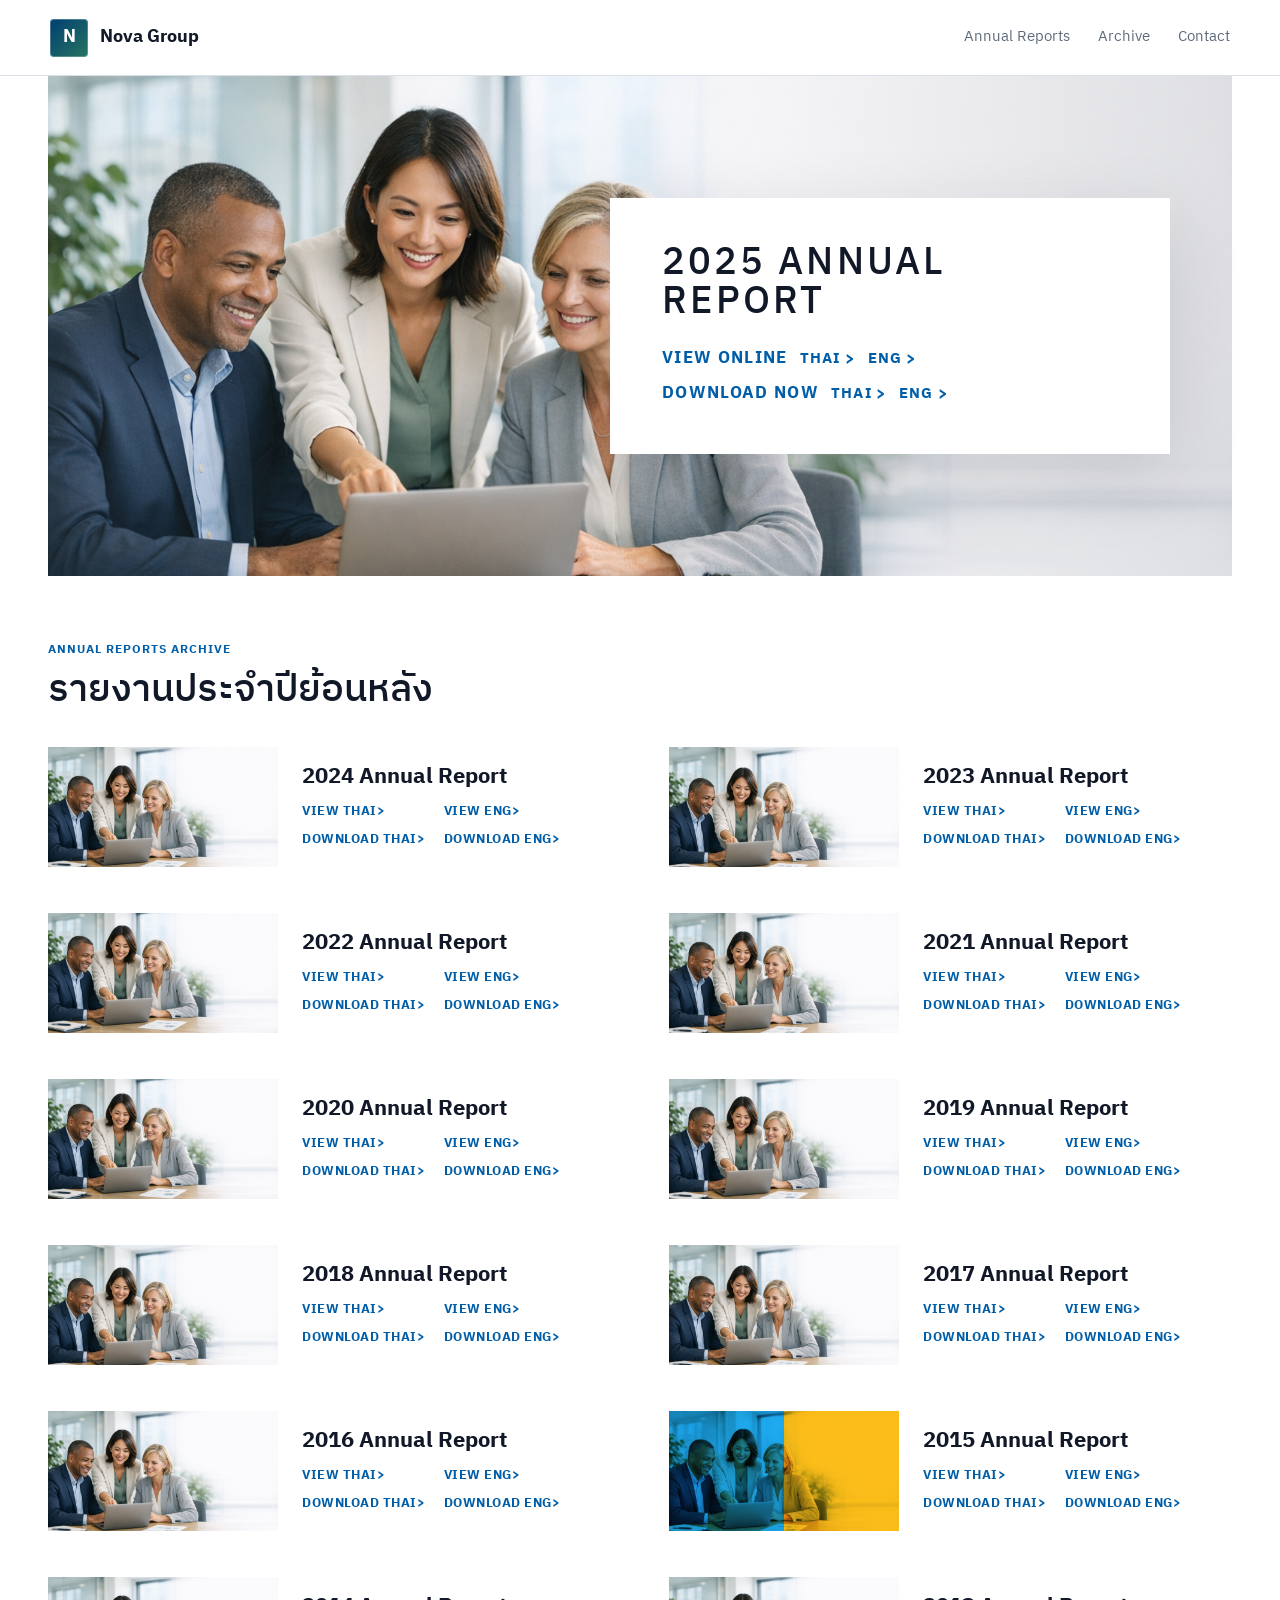
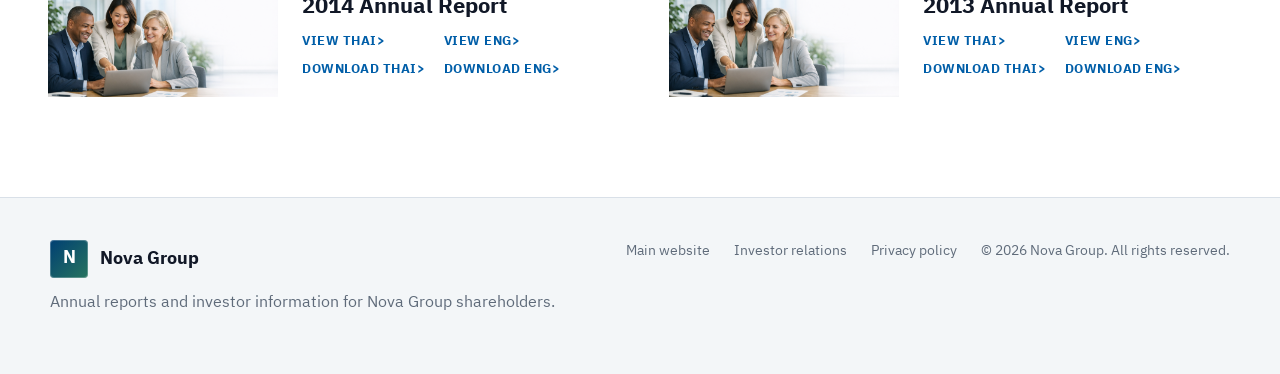
==== reports/index.html @ c890815a "build annual reports static site" ====
<!doctype html>
<html lang="th">
  <head>
    <meta charset="utf-8">
    <meta name="viewport" content="width=device-width, initial-scale=1">
    <title>Annual Reports | Nova Group</title>
    <meta name="description" content="Annual reports archive with online Thai and English versions plus PDF downloads.">
    <link rel="preconnect" href="https://fonts.googleapis.com">
    <link rel="preconnect" href="https://fonts.gstatic.com" crossorigin>
    <link href="https://fonts.googleapis.com/css2?family=IBM+Plex+Sans+Thai:wght@300;400;500;600;700&display=swap" rel="stylesheet">
    <link rel="stylesheet" href="assets/css/main.css">
  </head>
  <body>
    <header class="site-header">
      <a class="brand" href="index.html" aria-label="Nova Group home">
        <span class="brand-mark" aria-hidden="true"></span>
        <span>Nova Group</span>
      </a>
      <button class="nav-toggle" type="button" aria-expanded="false" aria-controls="primary-nav">
        <span></span>
        <span></span>
        <span></span>
        <span class="sr-only">Open navigation</span>
      </button>
      <nav class="primary-nav" id="primary-nav" aria-label="Primary navigation">
        <a href="index.html" aria-current="page">Annual Reports</a>
        <a href="#archive">Archive</a>
        <a href="#contact">Contact</a>
      </nav>
    </header>

    <main>
      <section class="home-hero" aria-labelledby="page-title">
        <div class="home-hero__media">
          <img src="assets/images/hero-corporate.png" alt="Corporate team reviewing annual business performance">
        </div>
        <div class="home-hero__panel">
          <h1 id="page-title">2025 Annual Report</h1>
          <div class="hero-report-links" aria-label="2025 report actions">
            <div>
              <span>View Online</span>
              <a href="2025-th/index.html">Thai</a>
              <a href="2025-en/index.html">Eng</a>
            </div>
            <div>
              <span>Download Now</span>
              <a href="assets/pdf/annual-report-2025-th.pdf" download>Thai</a>
              <a href="assets/pdf/annual-report-2025-en.pdf" download>Eng</a>
            </div>
          </div>
        </div>
      </section>

      <section class="archive-directory" id="archive" aria-labelledby="archive-title">
        <div class="archive-head">
          <p class="eyebrow">Annual reports archive</p>
          <h2 id="archive-title">รายงานประจำปีย้อนหลัง</h2>
        </div>

        <div class="report-directory">
          <article class="report-row">
            <img src="assets/images/hero-corporate.png" alt="" class="thumb-pos-1">
            <div>
              <h3>2024 Annual Report</h3>
              <div class="report-row__actions">
                <a href="report.html?year=2024&amp;lang=th">View Thai</a>
                <a href="report.html?year=2024&amp;lang=en">View Eng</a>
                <a href="assets/pdf/annual-report-2024-th.pdf" download>Download Thai</a>
                <a href="assets/pdf/annual-report-2024-en.pdf" download>Download Eng</a>
              </div>
            </div>
          </article>

          <article class="report-row">
            <img src="assets/images/hero-corporate.png" alt="" class="thumb-pos-2">
            <div>
              <h3>2023 Annual Report</h3>
              <div class="report-row__actions">
                <a href="report.html?year=2023&amp;lang=th">View Thai</a>
                <a href="report.html?year=2023&amp;lang=en">View Eng</a>
                <a href="assets/pdf/annual-report-2023-th.pdf" download>Download Thai</a>
                <a href="assets/pdf/annual-report-2023-en.pdf" download>Download Eng</a>
              </div>
            </div>
          </article>

          <article class="report-row">
            <img src="assets/images/hero-corporate.png" alt="" class="thumb-pos-3">
            <div>
              <h3>2022 Annual Report</h3>
              <div class="report-row__actions">
                <a href="report.html?year=2022&amp;lang=th">View Thai</a>
                <a href="report.html?year=2022&amp;lang=en">View Eng</a>
                <a href="assets/pdf/annual-report-2022-th.pdf" download>Download Thai</a>
                <a href="assets/pdf/annual-report-2022-en.pdf" download>Download Eng</a>
              </div>
            </div>
          </article>

          <article class="report-row">
            <img src="assets/images/hero-corporate.png" alt="" class="thumb-pos-4">
            <div>
              <h3>2021 Annual Report</h3>
              <div class="report-row__actions">
                <a href="report.html?year=2021&amp;lang=th">View Thai</a>
                <a href="report.html?year=2021&amp;lang=en">View Eng</a>
                <a href="assets/pdf/annual-report-2021-th.pdf" download>Download Thai</a>
                <a href="assets/pdf/annual-report-2021-en.pdf" download>Download Eng</a>
              </div>
            </div>
          </article>

          <article class="report-row">
            <img src="assets/images/hero-corporate.png" alt="" class="thumb-pos-5">
            <div>
              <h3>2020 Annual Report</h3>
              <div class="report-row__actions">
                <a href="report.html?year=2020&amp;lang=th">View Thai</a>
                <a href="report.html?year=2020&amp;lang=en">View Eng</a>
                <a href="assets/pdf/annual-report-2020-th.pdf" download>Download Thai</a>
                <a href="assets/pdf/annual-report-2020-en.pdf" download>Download Eng</a>
              </div>
            </div>
          </article>

          <article class="report-row">
            <img src="assets/images/hero-corporate.png" alt="" class="thumb-pos-6">
            <div>
              <h3>2019 Annual Report</h3>
              <div class="report-row__actions">
                <a href="report.html?year=2019&amp;lang=th">View Thai</a>
                <a href="report.html?year=2019&amp;lang=en">View Eng</a>
                <a href="assets/pdf/annual-report-2019-th.pdf" download>Download Thai</a>
                <a href="assets/pdf/annual-report-2019-en.pdf" download>Download Eng</a>
              </div>
            </div>
          </article>

          <article class="report-row">
            <img src="assets/images/hero-corporate.png" alt="" class="thumb-pos-7">
            <div>
              <h3>2018 Annual Report</h3>
              <div class="report-row__actions">
                <a href="report.html?year=2018&amp;lang=th">View Thai</a>
                <a href="report.html?year=2018&amp;lang=en">View Eng</a>
                <a href="assets/pdf/annual-report-2018-th.pdf" download>Download Thai</a>
                <a href="assets/pdf/annual-report-2018-en.pdf" download>Download Eng</a>
              </div>
            </div>
          </article>

          <article class="report-row">
            <img src="assets/images/hero-corporate.png" alt="" class="thumb-pos-8">
            <div>
              <h3>2017 Annual Report</h3>
              <div class="report-row__actions">
                <a href="report.html?year=2017&amp;lang=th">View Thai</a>
                <a href="report.html?year=2017&amp;lang=en">View Eng</a>
                <a href="assets/pdf/annual-report-2017-th.pdf" download>Download Thai</a>
                <a href="assets/pdf/annual-report-2017-en.pdf" download>Download Eng</a>
              </div>
            </div>
          </article>

          <article class="report-row">
            <img src="assets/images/hero-corporate.png" alt="" class="thumb-pos-9">
            <div>
              <h3>2016 Annual Report</h3>
              <div class="report-row__actions">
                <a href="report.html?year=2016&amp;lang=th">View Thai</a>
                <a href="report.html?year=2016&amp;lang=en">View Eng</a>
                <a href="assets/pdf/annual-report-2016-th.pdf" download>Download Thai</a>
                <a href="assets/pdf/annual-report-2016-en.pdf" download>Download Eng</a>
              </div>
            </div>
          </article>

          <article class="report-row report-row--duotone">
            <div class="duotone-thumb" aria-hidden="true"></div>
            <div>
              <h3>2015 Annual Report</h3>
              <div class="report-row__actions">
                <a href="report.html?year=2015&amp;lang=th">View Thai</a>
                <a href="report.html?year=2015&amp;lang=en">View Eng</a>
                <a href="assets/pdf/annual-report-2015-th.pdf" download>Download Thai</a>
                <a href="assets/pdf/annual-report-2015-en.pdf" download>Download Eng</a>
              </div>
            </div>
          </article>

          <article class="report-row">
            <img src="assets/images/hero-corporate.png" alt="" class="thumb-pos-10">
            <div>
              <h3>2014 Annual Report</h3>
              <div class="report-row__actions">
                <a href="report.html?year=2014&amp;lang=th">View Thai</a>
                <a href="report.html?year=2014&amp;lang=en">View Eng</a>
                <a href="assets/pdf/annual-report-2014-th.pdf" download>Download Thai</a>
                <a href="assets/pdf/annual-report-2014-en.pdf" download>Download Eng</a>
              </div>
            </div>
          </article>

          <article class="report-row">
            <img src="assets/images/hero-corporate.png" alt="" class="thumb-pos-11">
            <div>
              <h3>2013 Annual Report</h3>
              <div class="report-row__actions">
                <a href="report.html?year=2013&amp;lang=th">View Thai</a>
                <a href="report.html?year=2013&amp;lang=en">View Eng</a>
                <a href="assets/pdf/annual-report-2013-th.pdf" download>Download Thai</a>
                <a href="assets/pdf/annual-report-2013-en.pdf" download>Download Eng</a>
              </div>
            </div>
          </article>
        </div>
      </section>
    </main>

    <footer class="site-footer" id="contact">
      <div>
        <a class="brand brand-footer" href="index.html">
          <span class="brand-mark" aria-hidden="true"></span>
          <span>Nova Group</span>
        </a>
        <p>Annual reports and investor information for Nova Group shareholders.</p>
      </div>
      <div class="footer-links">
        <a href="#">Main website</a>
        <a href="#">Investor relations</a>
        <a href="#">Privacy policy</a>
        <span>&copy; 2026 Nova Group. All rights reserved.</span>
      </div>
    </footer>

    <script src="assets/js/main.js"></script>
  </body>
</html>
---- reports/assets/css/main.css ----
@import url("https://fonts.googleapis.com/css2?family=IBM+Plex+Sans+Thai:wght@300;400;500;600;700&display=swap");

:root {
  --color-paper: #ffffff;
  --color-ink: #111827;
  --color-muted: #5f6b7a;
  --color-line: #d9e0e8;
  --color-soft: #f3f6f8;
  --color-blue: #005ea8;
  --color-blue-dark: #003f73;
  --color-green: #27745f;
  --color-amber: #b56a16;
  --color-slate: #39465c;
  --shadow-soft: 0 24px 70px rgba(17, 24, 39, 0.14);
  --container: min(1180px, calc(100vw - 48px));
  --radius: 8px;
}

* {
  box-sizing: border-box;
}

html {
  scroll-behavior: smooth;
}

body {
  margin: 0;
  color: var(--color-ink);
  background: var(--color-paper);
  font-family: "IBM Plex Sans Thai", "Segoe UI", Arial, sans-serif;
  line-height: 1.6;
}

img {
  display: block;
  max-width: 100%;
}

a {
  color: inherit;
}

.sr-only {
  position: absolute;
  width: 1px;
  height: 1px;
  padding: 0;
  margin: -1px;
  overflow: hidden;
  clip: rect(0, 0, 0, 0);
  white-space: nowrap;
  border: 0;
}

.site-header {
  position: sticky;
  top: 0;
  z-index: 50;
  display: flex;
  align-items: center;
  justify-content: space-between;
  gap: 24px;
  min-height: 76px;
  padding: 0 max(24px, calc((100vw - 1180px) / 2));
  background: rgba(255, 255, 255, 0.94);
  border-bottom: 1px solid var(--color-line);
  backdrop-filter: blur(18px);
}

.brand {
  display: inline-flex;
  align-items: center;
  gap: 12px;
  color: var(--color-ink);
  font-size: 1.1rem;
  font-weight: 700;
  text-decoration: none;
}

.brand-mark {
  position: relative;
  display: inline-grid;
  place-items: center;
  width: 38px;
  height: 38px;
  color: #fff;
  border-radius: 4px;
  background: linear-gradient(135deg, var(--color-blue-dark), var(--color-green));
  box-shadow: inset 0 0 0 1px rgba(255, 255, 255, 0.26);
}

.brand-mark::after {
  content: "N";
  font-size: 1.12rem;
  font-weight: 900;
  line-height: 1;
}

.primary-nav {
  display: flex;
  align-items: center;
  gap: 28px;
  color: var(--color-muted);
  font-size: 0.95rem;
}

.primary-nav a {
  text-decoration: none;
}

.primary-nav a:hover,
.primary-nav a:focus {
  color: var(--color-blue);
}

.nav-home {
  color: var(--color-blue);
  font-weight: 700;
}

.nav-toggle {
  display: none;
  width: 44px;
  height: 44px;
  border: 1px solid var(--color-line);
  border-radius: var(--radius);
  background: #fff;
}

.nav-toggle span:not(.sr-only) {
  display: block;
  width: 20px;
  height: 2px;
  margin: 4px auto;
  background: var(--color-ink);
}

.home-hero {
  position: relative;
  width: min(1280px, calc(100vw - 96px));
  min-height: 500px;
  margin: 0 auto;
  display: grid;
  align-items: center;
}

.home-hero__media {
  position: absolute;
  inset: 0;
  overflow: hidden;
}

.home-hero__media::after {
  content: "";
  position: absolute;
  inset: 0;
  background: linear-gradient(90deg, rgba(255, 255, 255, 0.08), rgba(255, 255, 255, 0) 48%, rgba(17, 24, 39, 0.12));
}

.home-hero__media img {
  width: 100%;
  height: 100%;
  object-fit: cover;
}

.home-hero__panel {
  position: relative;
  justify-self: end;
  width: min(560px, 92%);
  margin-right: 62px;
  padding: 46px 52px;
  background: #fff;
  box-shadow: var(--shadow-soft);
}

.eyebrow {
  margin: 0 0 10px;
  color: var(--color-blue);
  font-size: 0.78rem;
  font-weight: 800;
  letter-spacing: 0.08em;
  text-transform: uppercase;
}

h1,
h2,
h3,
p {
  margin-top: 0;
}

h1 {
  margin-bottom: 16px;
  font-size: clamp(2.6rem, 6vw, 5rem);
  line-height: 1.02;
  font-weight: 500;
}

.home-hero__panel h1 {
  margin-bottom: 22px;
  font-size: clamp(2rem, 3vw, 2.75rem);
  font-weight: 500;
  letter-spacing: 0.08em;
  text-transform: uppercase;
}

h2 {
  margin-bottom: 14px;
  font-size: clamp(2rem, 4vw, 3.2rem);
  line-height: 1.08;
  font-weight: 500;
}

h3 {
  margin-bottom: 10px;
  font-size: clamp(1.2rem, 2vw, 1.55rem);
  line-height: 1.25;
}

.home-hero__panel p:not(.eyebrow),
.section-heading p,
.featured-card__body p,
.site-footer p {
  color: var(--color-muted);
}

.hero-actions,
.action-grid {
  display: flex;
  flex-wrap: wrap;
  gap: 12px;
  margin-top: 24px;
}

.button {
  display: inline-flex;
  align-items: center;
  justify-content: center;
  min-height: 46px;
  padding: 12px 18px;
  border: 1px solid transparent;
  border-radius: var(--radius);
  font-size: 0.92rem;
  font-weight: 800;
  text-decoration: none;
  transition: transform 160ms ease, border-color 160ms ease, background 160ms ease;
}

.button::after {
  content: ">";
  margin-left: 10px;
  font-size: 1.05rem;
}

.button:hover,
.button:focus {
  transform: translateY(-1px);
}

.button-primary {
  color: #fff;
  background: var(--color-blue);
}

.button-primary:hover,
.button-primary:focus {
  background: var(--color-blue-dark);
}

.button-secondary {
  color: var(--color-blue);
  background: #fff;
  border-color: var(--color-line);
}

.hero-report-links {
  display: grid;
  gap: 8px;
}

.hero-report-links div {
  display: flex;
  flex-wrap: wrap;
  align-items: baseline;
  gap: 12px;
}

.hero-report-links span,
.hero-report-links a {
  color: var(--color-blue);
  font-size: 1.05rem;
  font-weight: 800;
  letter-spacing: 0.08em;
  text-decoration: none;
  text-transform: uppercase;
}

.hero-report-links a {
  display: inline-flex;
  align-items: center;
  gap: 4px;
  font-size: 0.92rem;
}

.hero-report-links a::after {
  content: ">";
  font-size: 1rem;
}

.archive-directory {
  width: min(1280px, calc(100vw - 96px));
  margin: 64px auto 92px;
}

.archive-head {
  margin-bottom: 28px;
}

.archive-head h2 {
  font-size: clamp(1.9rem, 3vw, 2.6rem);
}

.report-directory {
  display: grid;
  grid-template-columns: repeat(2, minmax(0, 1fr));
  gap: 30px 58px;
}

.report-row {
  display: grid;
  grid-template-columns: minmax(170px, 230px) minmax(0, 1fr);
  gap: 24px;
  align-items: center;
  min-height: 136px;
}

.report-row img,
.duotone-thumb {
  width: 100%;
  height: 120px;
  object-fit: cover;
  background: var(--color-soft);
}

.thumb-pos-1 { object-position: 16% 50%; }
.thumb-pos-2 { object-position: 48% 42%; }
.thumb-pos-3 { object-position: 34% 68%; }
.thumb-pos-4 { object-position: 65% 50%; }
.thumb-pos-5 { object-position: 20% 62%; }
.thumb-pos-6 { object-position: 84% 52%; }
.thumb-pos-7 { object-position: 38% 38%; }
.thumb-pos-8 { object-position: 58% 44%; }
.thumb-pos-9 { object-position: 10% 48%; }
.thumb-pos-10 { object-position: 72% 48%; }
.thumb-pos-11 { object-position: 50% 54%; }

.duotone-thumb {
  background:
    linear-gradient(90deg, rgba(0, 164, 239, 0.88) 0 50%, rgba(255, 185, 0, 0.9) 50%),
    url("../images/hero-corporate.png");
  background-blend-mode: multiply;
  background-size: cover;
  background-position: center;
}

.report-row h3 {
  margin-bottom: 10px;
  font-size: clamp(1.08rem, 1.8vw, 1.35rem);
  font-weight: 700;
}

.report-row__actions {
  display: grid;
  grid-template-columns: repeat(2, minmax(0, max-content));
  gap: 7px 18px;
}

.report-row__actions a {
  display: inline-flex;
  align-items: center;
  margin: 0;
  color: var(--color-blue);
  font-size: 0.84rem;
  font-weight: 800;
  letter-spacing: 0.04em;
  text-decoration: none;
  text-transform: uppercase;
  white-space: nowrap;
}

.report-row__actions a::after {
  content: " >";
}

.section {
  width: var(--container);
  margin: 76px auto 88px;
}

.section-heading {
  max-width: 760px;
  margin-bottom: 30px;
}

.section-heading--row {
  max-width: none;
  display: grid;
  grid-template-columns: 1fr minmax(260px, 420px);
  gap: 28px;
  align-items: end;
}

.featured-card {
  display: grid;
  grid-template-columns: minmax(320px, 0.9fr) 1fr;
  min-height: 420px;
  background: var(--color-soft);
  border: 1px solid var(--color-line);
}

.featured-card__image {
  min-height: 380px;
  overflow: hidden;
}

.featured-card__image img {
  width: 100%;
  height: 100%;
  object-fit: cover;
}

.featured-card__body {
  padding: clamp(28px, 5vw, 58px);
  align-self: center;
}

.report-year {
  color: var(--color-green);
  font-size: 1.05rem;
  font-weight: 800;
}

.action-grid {
  display: grid;
  grid-template-columns: repeat(2, minmax(0, 1fr));
}

.report-grid {
  display: grid;
  grid-template-columns: repeat(2, minmax(0, 1fr));
  gap: 24px;
}

.report-card {
  display: grid;
  grid-template-columns: 180px 1fr;
  min-height: 190px;
  overflow: hidden;
  border: 1px solid var(--color-line);
  border-radius: var(--radius);
  background: #fff;
}

.report-card--accent-blue {
  border-top: 4px solid var(--color-blue);
}

.report-card--accent-green {
  border-top: 4px solid var(--color-green);
}

.report-card--accent-amber {
  border-top: 4px solid var(--color-amber);
}

.report-card--accent-slate {
  border-top: 4px solid var(--color-slate);
}

.report-thumb {
  min-height: 190px;
  background: var(--color-soft);
  overflow: hidden;
}

.report-thumb img {
  width: 100%;
  height: 100%;
  object-fit: cover;
}

.report-thumb--pattern {
  background:
    linear-gradient(135deg, rgba(0, 94, 168, 0.78), rgba(39, 116, 95, 0.68)),
    repeating-linear-gradient(135deg, transparent 0 18px, rgba(255, 255, 255, 0.22) 18px 20px);
}

.report-card__body {
  padding: 24px;
}

.report-links {
  display: grid;
  grid-template-columns: repeat(2, minmax(0, 1fr));
  gap: 10px 16px;
  margin-top: 18px;
}

.report-links a {
  color: var(--color-blue);
  font-size: 0.9rem;
  font-weight: 800;
  text-decoration: none;
}

.report-links a::after {
  content: " >";
}

.site-footer {
  display: grid;
  grid-template-columns: 1fr auto;
  gap: 30px;
  padding: 42px max(24px, calc((100vw - 1180px) / 2));
  background: var(--color-soft);
  border-top: 1px solid var(--color-line);
}

.brand-footer {
  margin-bottom: 12px;
}

.footer-links {
  display: flex;
  flex-wrap: wrap;
  align-content: start;
  justify-content: flex-end;
  gap: 16px 24px;
  color: var(--color-muted);
  font-size: 0.9rem;
}

.footer-links a {
  text-decoration: none;
}

@media (max-width: 980px) {
  .home-hero {
    width: var(--container);
    min-height: 560px;
  }

  .home-hero__panel {
    justify-self: center;
    align-self: end;
    margin-right: 0;
    margin-bottom: 34px;
  }

  .featured-card,
  .section-heading--row,
  .site-footer {
    grid-template-columns: 1fr;
  }

  .report-grid {
    grid-template-columns: 1fr;
  }

  .archive-directory {
    width: var(--container);
  }

  .site-footer,
  .footer-links {
    justify-content: flex-start;
  }
}

@media (max-width: 720px) {
  :root {
    --container: min(100vw - 28px, 1180px);
  }

  .site-header {
    min-height: 68px;
    padding-inline: 14px;
  }

  .nav-toggle {
    display: block;
  }

  .primary-nav {
    position: absolute;
    inset: 68px 14px auto 14px;
    display: none;
    padding: 16px;
    border: 1px solid var(--color-line);
    border-radius: var(--radius);
    background: #fff;
    box-shadow: var(--shadow-soft);
  }

  .primary-nav.is-open {
    display: grid;
    gap: 14px;
  }

  .home-hero {
    min-height: auto;
    margin-top: 0;
    display: block;
  }

  .home-hero__media {
    position: relative;
    height: 310px;
  }

  .home-hero__media::after {
    background: linear-gradient(180deg, rgba(6, 17, 31, 0.04), rgba(6, 17, 31, 0.28));
  }

  .home-hero__panel {
    width: 100%;
    margin: 0;
    padding: 26px 0 0;
    box-shadow: none;
  }

  .home-hero__panel h1 {
    font-size: 1.65rem;
    letter-spacing: 0.04em;
  }

  .hero-actions,
  .action-grid {
    display: grid;
    grid-template-columns: 1fr;
  }

  .button {
    width: 100%;
  }

  .section {
    margin: 58px auto;
  }

  .featured-card {
    display: block;
  }

  .featured-card__image {
    min-height: 260px;
  }

  .featured-card__body {
    padding: 24px;
  }

  .report-card {
    grid-template-columns: 1fr;
  }

  .report-thumb {
    min-height: 190px;
  }

  .report-links {
    grid-template-columns: 1fr;
  }

  .archive-directory {
    margin: 42px auto 62px;
  }

  .report-directory {
    grid-template-columns: 1fr;
    gap: 22px;
  }

  .report-row {
    grid-template-columns: minmax(118px, 42%) minmax(0, 1fr);
    gap: 16px;
  }

  .report-row img,
  .duotone-thumb {
    height: 108px;
  }

  .report-row h3 {
    font-size: 1.02rem;
  }

  .report-row__actions {
    grid-template-columns: 1fr;
    gap: 4px;
  }

  .report-row__actions a {
    font-size: 0.75rem;
    letter-spacing: 0.02em;
  }
}
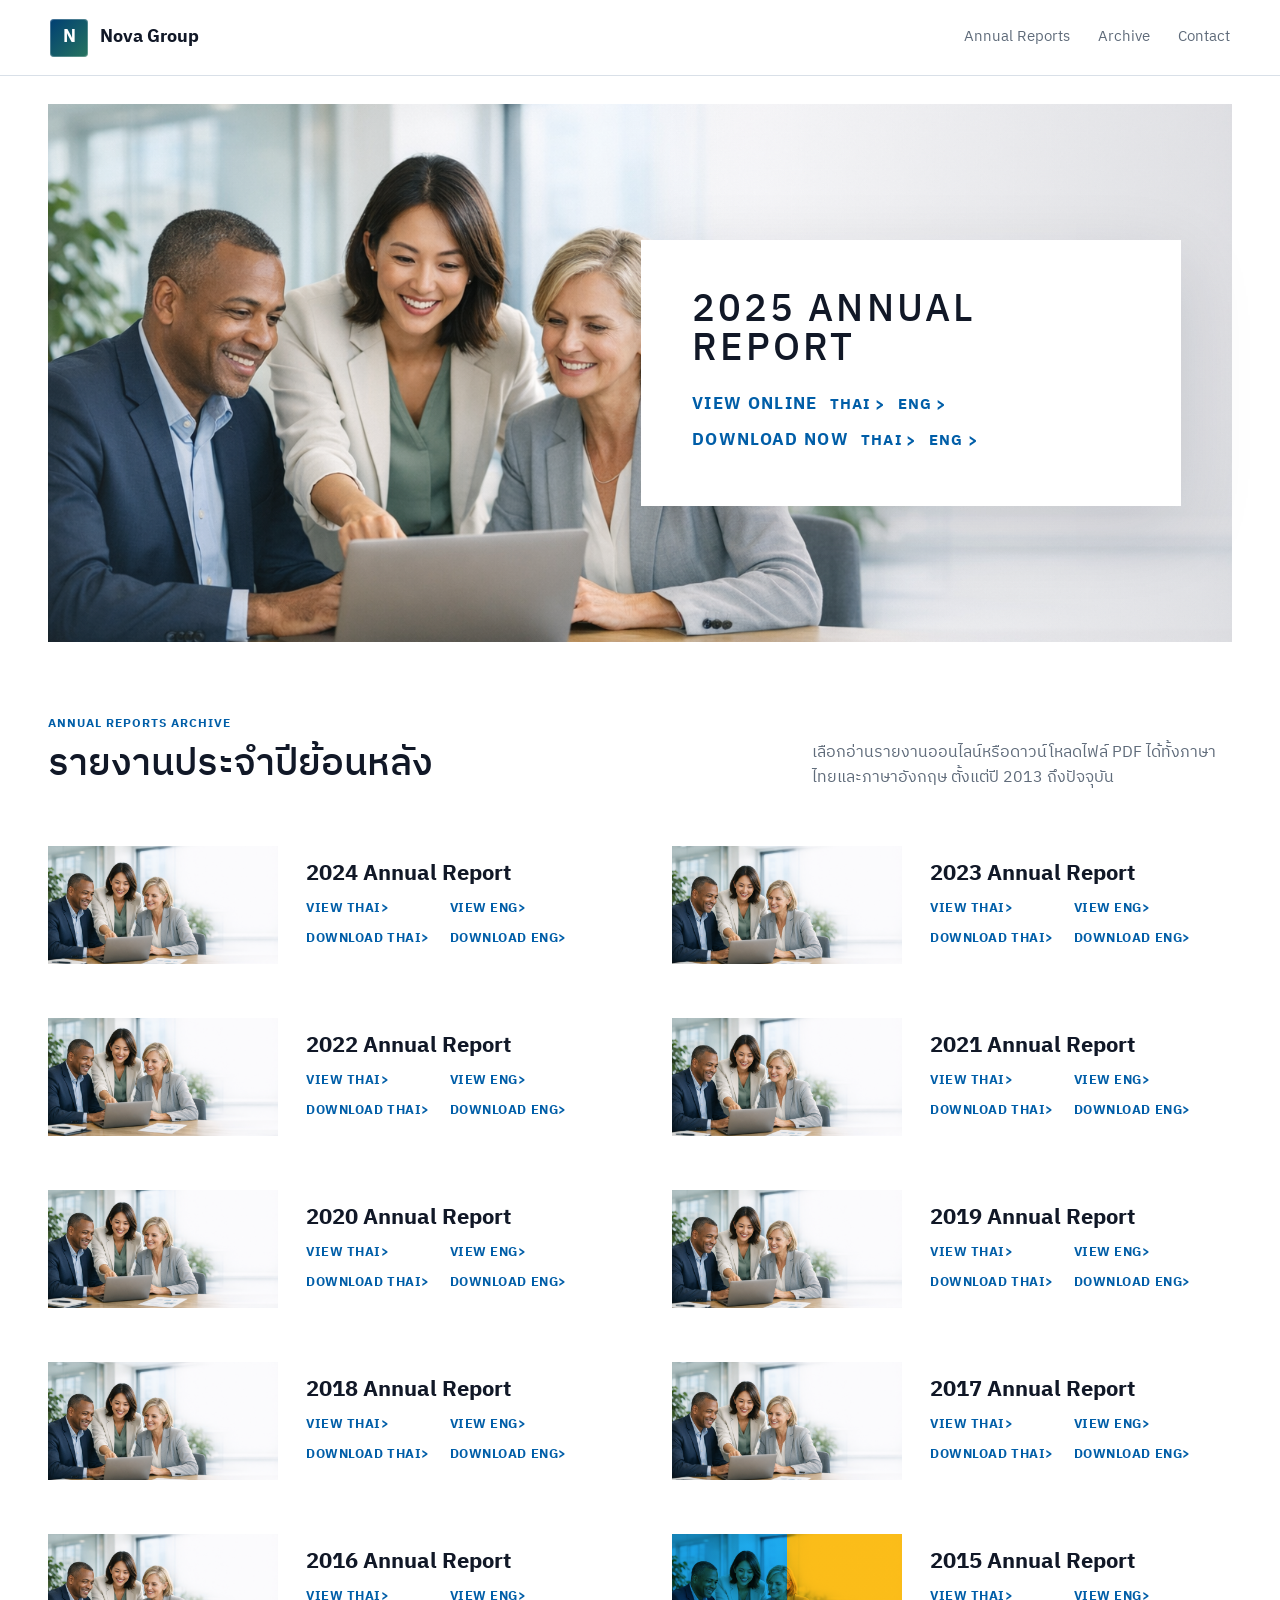
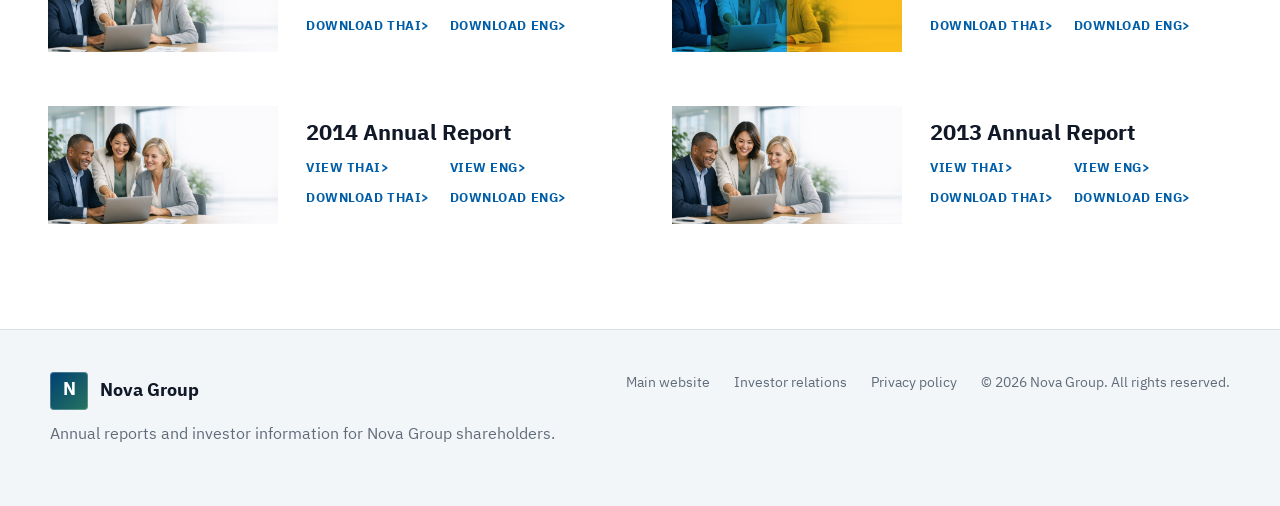
==== commit f823dcdf: "refine desktop and tablet responsive layout" ====
--- a/reports/index.html
+++ b/reports/index.html
@@ -53,8 +53,11 @@
 
       <section class="archive-directory" id="archive" aria-labelledby="archive-title">
         <div class="archive-head">
-          <p class="eyebrow">Annual reports archive</p>
-          <h2 id="archive-title">รายงานประจำปีย้อนหลัง</h2>
+          <div>
+            <p class="eyebrow">Annual reports archive</p>
+            <h2 id="archive-title">รายงานประจำปีย้อนหลัง</h2>
+          </div>
+          <p class="archive-note">เลือกอ่านรายงานออนไลน์หรือดาวน์โหลดไฟล์ PDF ได้ทั้งภาษาไทยและภาษาอังกฤษ ตั้งแต่ปี 2013 ถึงปัจจุบัน</p>
         </div>
 
         <div class="report-directory">
--- a/reports/assets/css/main.css
+++ b/reports/assets/css/main.css
@@ -139,8 +139,8 @@
 .home-hero {
   position: relative;
   width: min(1280px, calc(100vw - 96px));
-  min-height: 500px;
-  margin: 0 auto;
+  min-height: clamp(480px, 42vw, 590px);
+  margin: 28px auto 0;
   display: grid;
   align-items: center;
 }
@@ -167,9 +167,9 @@
 .home-hero__panel {
   position: relative;
   justify-self: end;
-  width: min(560px, 92%);
-  margin-right: 62px;
-  padding: 46px 52px;
+  width: min(540px, 44vw);
+  margin-right: clamp(28px, 4vw, 72px);
+  padding: clamp(38px, 4vw, 56px);
   background: #fff;
   box-shadow: var(--shadow-soft);
 }
@@ -310,27 +310,36 @@
 
 .archive-directory {
   width: min(1280px, calc(100vw - 96px));
-  margin: 64px auto 92px;
+  margin: 72px auto 96px;
 }
 
 .archive-head {
-  margin-bottom: 28px;
+  display: grid;
+  grid-template-columns: minmax(0, 1fr) minmax(260px, 420px);
+  gap: 36px;
+  align-items: end;
+  margin-bottom: 38px;
 }
 
 .archive-head h2 {
   font-size: clamp(1.9rem, 3vw, 2.6rem);
 }
 
+.archive-note {
+  margin-bottom: 8px;
+  color: var(--color-muted);
+}
+
 .report-directory {
   display: grid;
   grid-template-columns: repeat(2, minmax(0, 1fr));
-  gap: 30px 58px;
+  gap: 36px 64px;
 }
 
 .report-row {
   display: grid;
   grid-template-columns: minmax(170px, 230px) minmax(0, 1fr);
-  gap: 24px;
+  gap: clamp(20px, 2.2vw, 30px);
   align-items: center;
   min-height: 136px;
 }
@@ -338,7 +347,7 @@
 .report-row img,
 .duotone-thumb {
   width: 100%;
-  height: 120px;
+  height: clamp(118px, 9.2vw, 142px);
   object-fit: cover;
   background: var(--color-soft);
 }
@@ -373,7 +382,7 @@
 .report-row__actions {
   display: grid;
   grid-template-columns: repeat(2, minmax(0, max-content));
-  gap: 7px 18px;
+  gap: 8px 20px;
 }
 
 .report-row__actions a {
@@ -545,17 +554,73 @@
   text-decoration: none;
 }
 
+@media (min-width: 1180px) {
+  .report-row__actions a:hover,
+  .hero-report-links a:hover {
+    text-decoration: underline;
+    text-underline-offset: 4px;
+  }
+}
+
+@media (min-width: 981px) and (max-width: 1179px) {
+  .home-hero {
+    width: min(100vw - 56px, 1100px);
+    min-height: 500px;
+  }
+
+  .home-hero__panel {
+    width: min(500px, 48vw);
+    margin-right: 28px;
+    padding: 38px 42px;
+  }
+
+  .home-hero__panel h1 {
+    font-size: clamp(1.9rem, 3.1vw, 2.4rem);
+  }
+
+  .archive-directory {
+    width: min(100vw - 56px, 1100px);
+    margin-top: 62px;
+  }
+
+  .archive-head {
+    grid-template-columns: 1fr minmax(260px, 360px);
+    gap: 28px;
+  }
+
+  .report-directory {
+    gap: 30px 38px;
+  }
+
+  .report-row {
+    grid-template-columns: minmax(150px, 190px) minmax(0, 1fr);
+    gap: 20px;
+  }
+
+  .report-row__actions {
+    grid-template-columns: 1fr 1fr;
+    gap: 6px 14px;
+  }
+
+  .report-row__actions a {
+    font-size: 0.78rem;
+  }
+}
+
 @media (max-width: 980px) {
   .home-hero {
     width: var(--container);
-    min-height: 560px;
+    min-height: 520px;
+    margin-top: 22px;
   }
 
   .home-hero__panel {
-    justify-self: center;
+    justify-self: end;
     align-self: end;
-    margin-right: 0;
-    margin-bottom: 34px;
+    width: min(500px, calc(100% - 48px));
+    margin-right: 24px;
+    margin-bottom: 28px;
+    padding: 34px 38px;
   }
 
   .featured-card,
@@ -570,6 +635,33 @@
 
   .archive-directory {
     width: var(--container);
+    margin-top: 56px;
+  }
+
+  .archive-head {
+    grid-template-columns: 1fr;
+    gap: 10px;
+    margin-bottom: 30px;
+  }
+
+  .archive-note {
+    max-width: 620px;
+  }
+
+  .report-directory {
+    grid-template-columns: 1fr;
+    gap: 30px;
+  }
+
+  .report-row {
+    grid-template-columns: minmax(210px, 34%) minmax(0, 1fr);
+    min-height: 150px;
+    gap: 26px;
+  }
+
+  .report-row img,
+  .duotone-thumb {
+    height: 150px;
   }
 
   .site-footer,
@@ -580,7 +672,7 @@
 
 @media (max-width: 720px) {
   :root {
-    --container: min(100vw - 28px, 1180px);
+    --container: min(100vw - 32px, 1180px);
   }
 
   .site-header {
@@ -609,14 +701,19 @@
   }
 
   .home-hero {
+    width: var(--container);
     min-height: auto;
-    margin-top: 0;
+    margin: 14px auto 0;
     display: block;
+    overflow: hidden;
+    border: 1px solid var(--color-line);
+    border-radius: var(--radius);
+    background: #fff;
   }
 
   .home-hero__media {
     position: relative;
-    height: 310px;
+    height: clamp(220px, 58vw, 330px);
   }
 
   .home-hero__media::after {
@@ -626,13 +723,33 @@
   .home-hero__panel {
     width: 100%;
     margin: 0;
-    padding: 26px 0 0;
+    padding: 22px 18px 24px;
     box-shadow: none;
   }
 
   .home-hero__panel h1 {
-    font-size: 1.65rem;
-    letter-spacing: 0.04em;
+    margin-bottom: 18px;
+    font-size: clamp(1.45rem, 6vw, 2rem);
+    line-height: 1.16;
+    letter-spacing: 0.055em;
+    overflow-wrap: anywhere;
+  }
+
+  .hero-report-links {
+    gap: 14px;
+  }
+
+  .hero-report-links div {
+    display: grid;
+    grid-template-columns: 1fr auto auto;
+    gap: 8px 12px;
+    align-items: center;
+  }
+
+  .hero-report-links span,
+  .hero-report-links a {
+    font-size: clamp(0.82rem, 3.4vw, 0.98rem);
+    letter-spacing: 0.06em;
   }
 
   .hero-actions,
@@ -674,7 +791,18 @@
   }
 
   .archive-directory {
+    width: var(--container);
     margin: 42px auto 62px;
+  }
+
+  .archive-head {
+    margin-bottom: 24px;
+  }
+
+  .archive-head h2 {
+    font-size: clamp(1.55rem, 7vw, 2.1rem);
+    line-height: 1.18;
+    overflow-wrap: anywhere;
   }
 
   .report-directory {
@@ -685,6 +813,7 @@
   .report-row {
     grid-template-columns: minmax(118px, 42%) minmax(0, 1fr);
     gap: 16px;
+    align-items: start;
   }
 
   .report-row img,
@@ -697,8 +826,8 @@
   }
 
   .report-row__actions {
-    grid-template-columns: 1fr;
-    gap: 4px;
+    grid-template-columns: repeat(2, minmax(0, max-content));
+    gap: 4px 12px;
   }
 
   .report-row__actions a {
@@ -706,3 +835,73 @@
     letter-spacing: 0.02em;
   }
 }
+
+@media (max-width: 560px) {
+  .home-hero__panel {
+    padding: 20px 16px 22px;
+  }
+
+  .hero-report-links div {
+    grid-template-columns: 1fr;
+    gap: 6px;
+    padding-top: 12px;
+    border-top: 1px solid var(--color-line);
+  }
+
+  .hero-report-links div:first-child {
+    padding-top: 0;
+    border-top: 0;
+  }
+
+  .hero-report-links span {
+    color: var(--color-ink);
+  }
+
+  .hero-report-links a {
+    width: 100%;
+    min-height: 38px;
+    justify-content: center;
+    border: 1px solid var(--color-line);
+    border-radius: var(--radius);
+    background: #fff;
+  }
+
+  .report-directory {
+    gap: 24px;
+  }
+
+  .report-row {
+    display: block;
+    min-height: 0;
+    padding: 0 0 22px;
+    border-bottom: 1px solid var(--color-line);
+  }
+
+  .report-row img,
+  .duotone-thumb {
+    height: auto;
+    aspect-ratio: 16 / 9;
+    margin-bottom: 14px;
+  }
+
+  .report-row h3 {
+    margin-bottom: 12px;
+    font-size: 1.16rem;
+    line-height: 1.25;
+  }
+
+  .report-row__actions {
+    grid-template-columns: repeat(2, minmax(0, 1fr));
+    gap: 8px;
+  }
+
+  .report-row__actions a {
+    min-height: 38px;
+    justify-content: center;
+    padding: 8px 10px;
+    border: 1px solid var(--color-line);
+    border-radius: var(--radius);
+    font-size: 0.75rem;
+    background: #fff;
+  }
+}
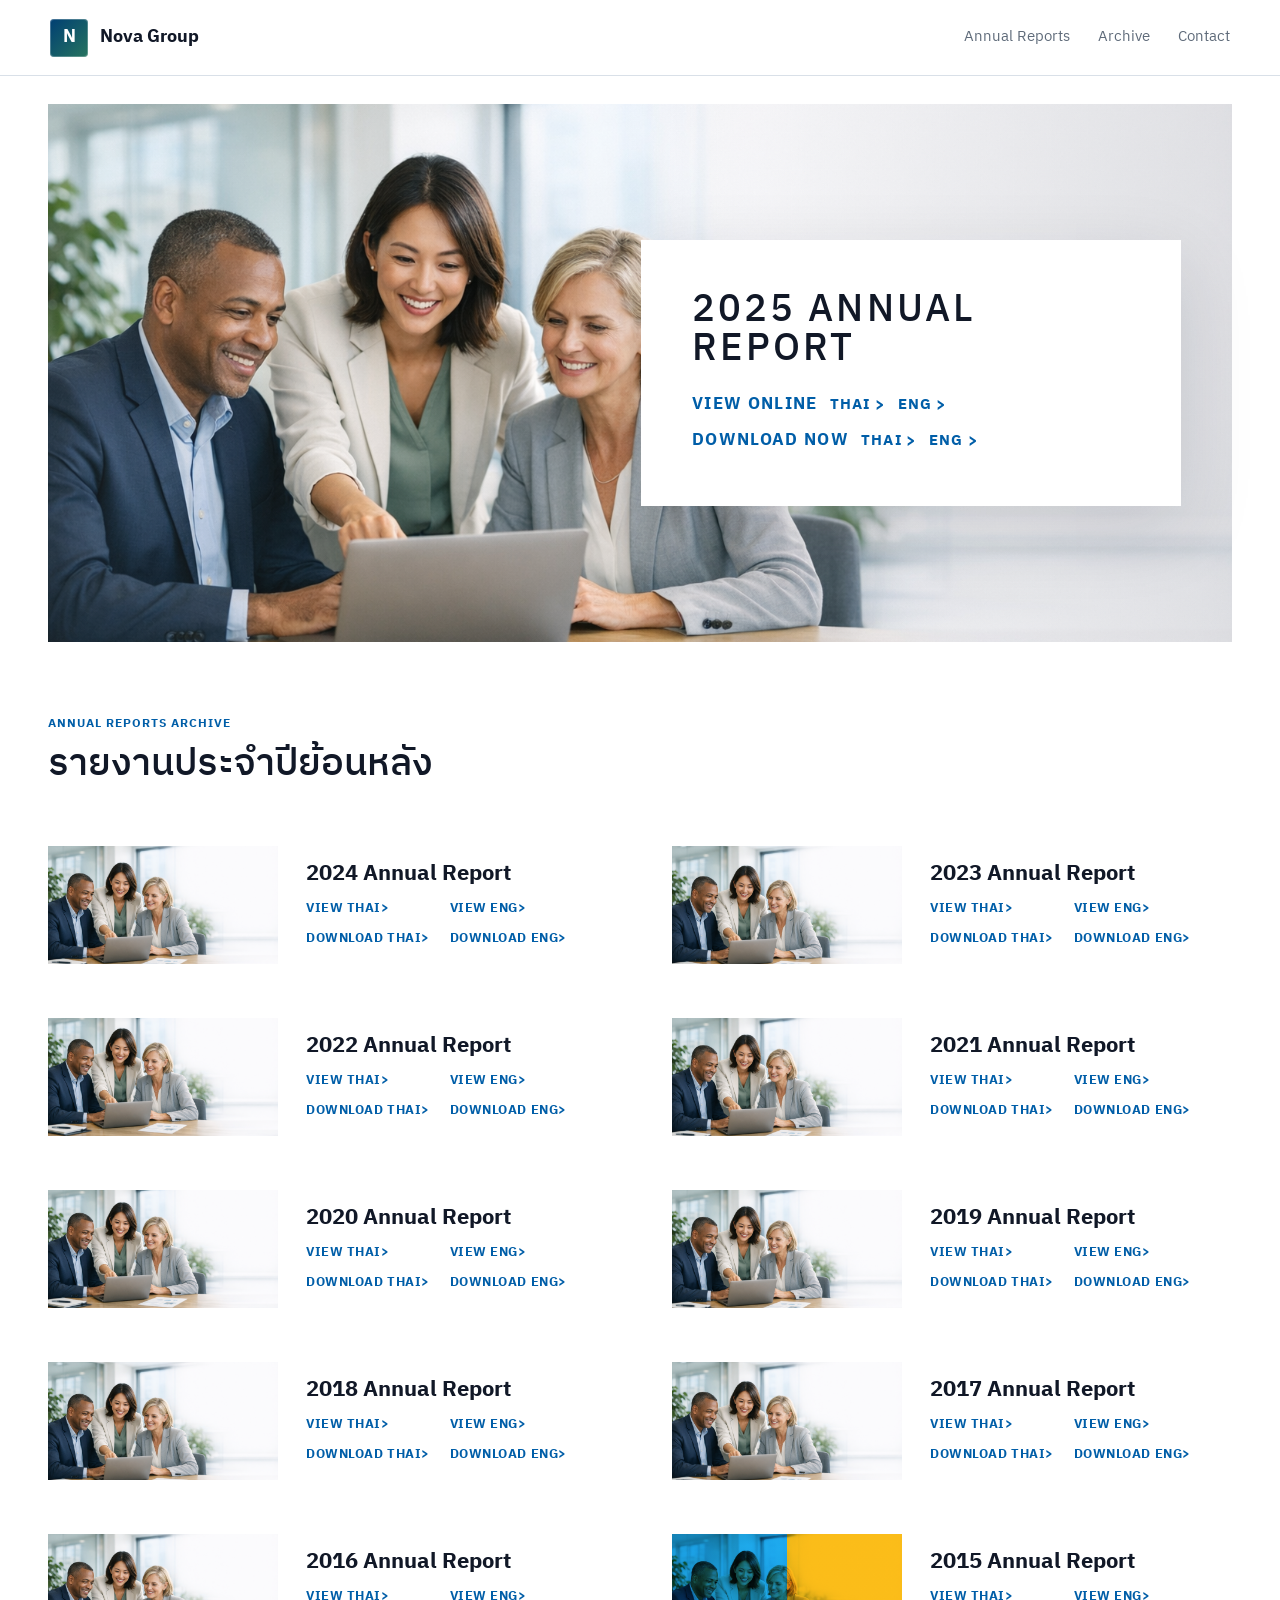
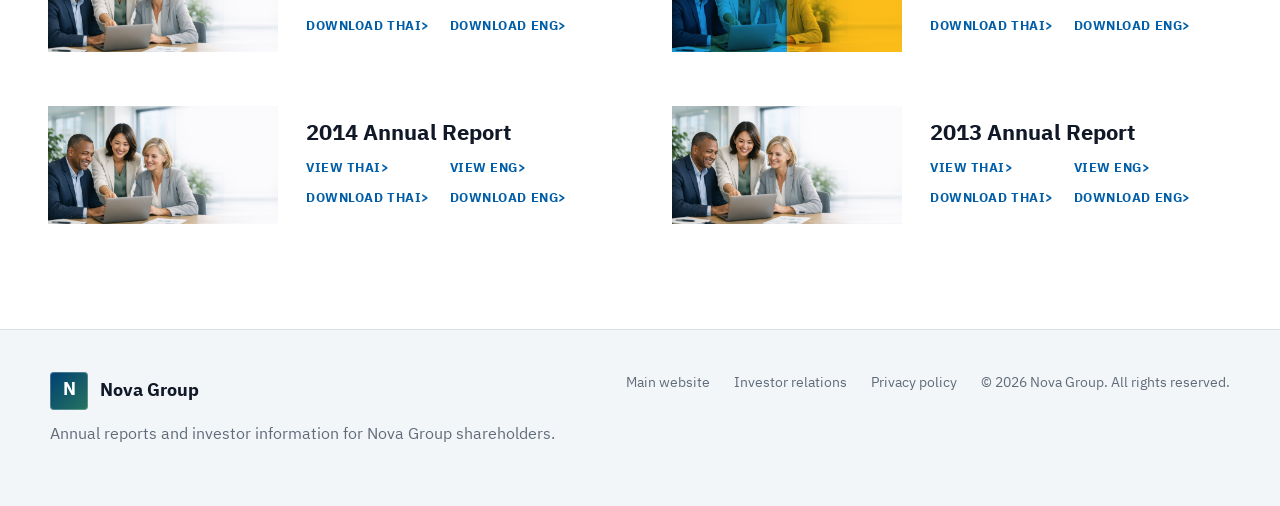
==== commit bf8b3e31: "remove archive helper text" ====
--- a/reports/index.html
+++ b/reports/index.html
@@ -39,8 +39,8 @@
           <div class="hero-report-links" aria-label="2025 report actions">
             <div>
               <span>View Online</span>
-              <a href="2025-th/index.html">Thai</a>
-              <a href="2025-en/index.html">Eng</a>
+              <a href="report.html?year=2025&amp;lang=th">Thai</a>
+              <a href="report.html?year=2025&amp;lang=en">Eng</a>
             </div>
             <div>
               <span>Download Now</span>
@@ -57,7 +57,6 @@
             <p class="eyebrow">Annual reports archive</p>
             <h2 id="archive-title">รายงานประจำปีย้อนหลัง</h2>
           </div>
-          <p class="archive-note">เลือกอ่านรายงานออนไลน์หรือดาวน์โหลดไฟล์ PDF ได้ทั้งภาษาไทยและภาษาอังกฤษ ตั้งแต่ปี 2013 ถึงปัจจุบัน</p>
         </div>
 
         <div class="report-directory">
